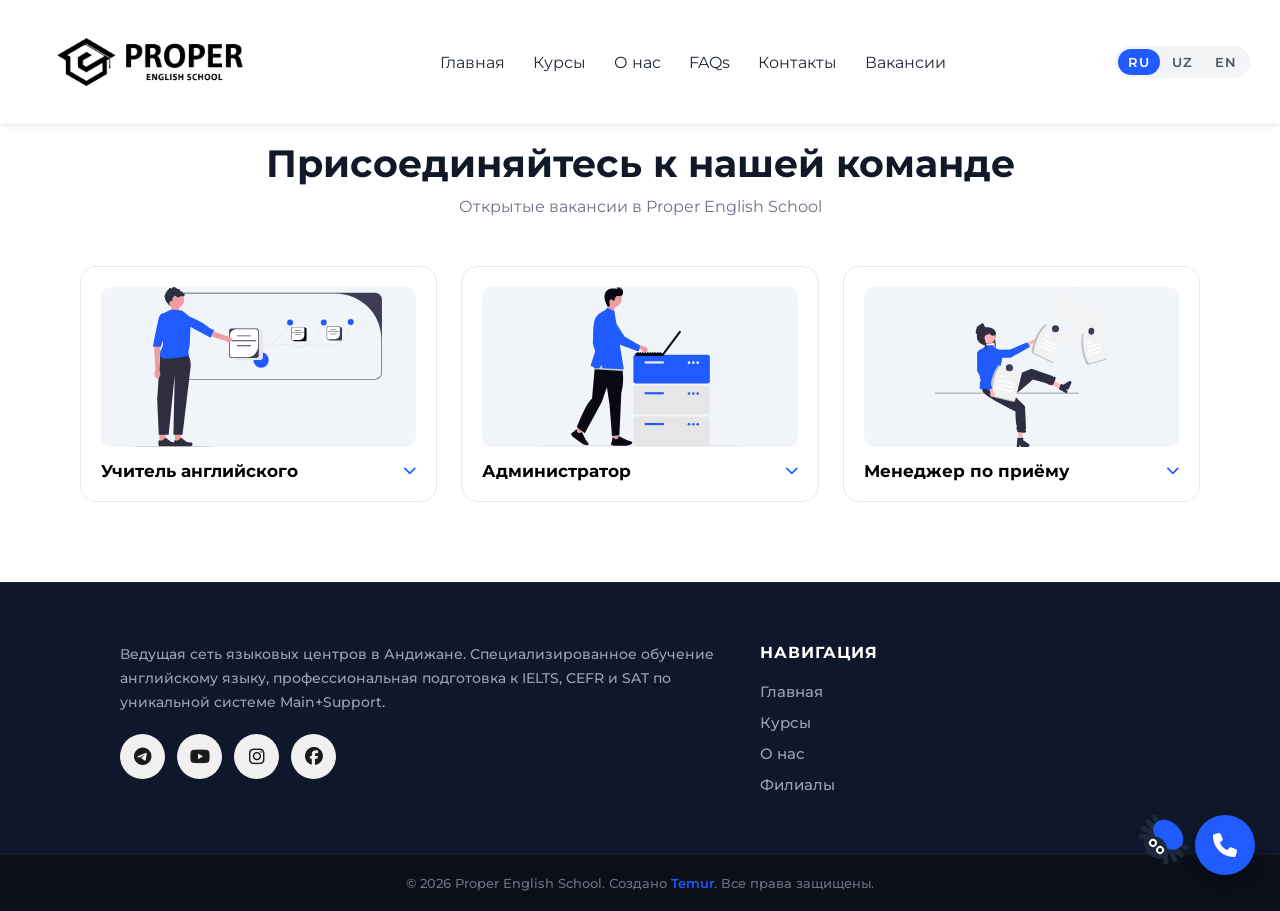
==== vacancies.html @ 0f298e2f "vakansiya" ====
<!DOCTYPE html>
<html lang="uz">
<head>
    <meta charset="UTF-8">
    <meta name="viewport" content="width=device-width, initial-scale=1.0">
    <title>Вакансии — Proper English School</title>
    <link rel="stylesheet" href="style.css">
    <link href="https://fonts.googleapis.com/css2?family=Montserrat:wght@400;500;600;700&display=swap" rel="stylesheet">
    <link rel="stylesheet" href="https://cdnjs.cloudflare.com/ajax/libs/font-awesome/6.5.0/css/all.min.css">
    <link rel="icon" href="favicon2.ico" type="image/x-icon">
</head>
<body>
    <header class="site-header">

       <a href="index.html" class="logo">
         <img src="logo.jpg" alt="Proper English School" class="logo-img" onerror="this.style.display='none'">
    </a>

    <div class="lang-toggle">
        <button class="lang-btn" data-lang="ru" onclick="setLang('ru', this)">RU</button>
        <button class="lang-btn" data-lang="uz" onclick="setLang('uz', this)">UZ</button>
        <button class="lang-btn active" data-lang="en" onclick="setLang('en', this)">EN</button>
    </div>

    <button class="hamburger" id="hamburger" aria-label="Menu">☰</button>

    <nav class="nav-menu" id="nav-menu">
        <a href="index.html#hero-section" data-en="Home" data-ru="Главная" data-uz="Bosh sahifa">Home</a>
        <a href="index.html#courses-tabs-section" data-en="Courses" data-ru="Курсы" data-uz="Kurslar">Courses</a>
        <a href="index.html#advantages-section" data-en="Why Us" data-ru="О нас" data-uz="Biz haqimizda">Why Us</a>
        <a href="index.html#faq-section" data-en="FAQs" data-ru="FAQs" data-uz="FAQs">FAQs</a>
        <a href="index.html#site-footer" data-en="Contacts" data-ru="Контакты" data-uz="Aloqa">Contacts</a>
        <a href="vacancies.html" class="nav-vacancy" data-en="Careers" data-ru="Вакансии" data-uz="Vakansiyalar">Вакансии</a>
        <a href="index.html#cta-section" class="nav-cta" data-en="Book a Free Lesson" data-ru="Записаться на урок" data-uz="Darsga yozilish">Book a Free Lesson</a>
    </nav>
</header>

<section id="vacancies-section">
    <h1 class="vacancies-title"
        data-en="Join Our Team"
        data-ru="Присоединяйтесь к нашей команде"
        data-uz="Jamoamizga qo'shiling">Присоединяйтесь к нашей команде</h1>
    <p class="vacancies-subtitle"
       data-en="Open positions at Proper English School"
       data-ru="Открытые вакансии в Proper English School"
       data-uz="Proper English School'dagi ochiq vakansiyalar">Открытые вакансии в Proper English School</p>

    <div class="vacancies-grid">

        <div class="vacancy-card">
                        <button class="vacancy-card-header" type="button">
                <div class="vacancy-card-media">
                    <img src="teacher.svg" alt="ESL Teacher" loading="lazy" onerror="this.style.display='none'">
                </div>
                <div class="vacancy-card-title-row">
                    <h3 data-en="ESL Teacher" data-ru="Учитель английского" data-uz="Ingliz tili o'qituvchisi">Учитель английского</h3>
                    <i class="fa-solid fa-chevron-down vacancy-arrow"></i>
                </div>
            </button>
            <div class="vacancy-card-body">
                <p data-en="Details about requirements, schedule and salary will be added here soon."
                   data-ru="Подробности о требованиях, графике и зарплате появятся здесь в ближайшее время."
                   data-uz="Talablar, ish jadvali va maosh haqida batafsil ma'lumot tez orada qo'shiladi.">Подробности о требованиях, графике и зарплате появятся здесь в ближайшее время.</p>
                <a href="https://t.me/Hr_proper" target="_blank" rel="noopener noreferrer" class="vacancy-apply-btn">
                    <i class="fa-brands fa-telegram"></i>
                    <span data-en="Message HR" data-ru="Написать HR" data-uz="HR ga yozish">Написать HR</span>
                </a>
            </div>
        </div>

        <div class="vacancy-card">
            <button class="vacancy-card-header" type="button">
                <div class="vacancy-card-media">
                    <img src="administrator.svg" alt="Administrator" loading="lazy" onerror="this.style.display='none'">
                </div>
                <div class="vacancy-card-title-row">
                <h3 data-en="Administrator" data-ru="Администратор" data-uz="Administrator">Администратор</h3>
                <i class="fa-solid fa-chevron-down vacancy-arrow"></i>
                </div>
            </button>
            <div class="vacancy-card-body">
                <p data-en="Details about requirements, schedule and salary will be added here soon."
                   data-ru="Подробности о требованиях, графике и зарплате появятся здесь в ближайшее время."
                   data-uz="Talablar, ish jadvali va maosh haqida batafsil ma'lumot tez orada qo'shiladi.">Подробности о требованиях, графике и зарплате появятся здесь в ближайшее время.</p>
                <a href="https://t.me/Hr_proper" target="_blank" rel="noopener noreferrer" class="vacancy-apply-btn">
                    <i class="fa-brands fa-telegram"></i>
                    <span data-en="Message HR" data-ru="Написать HR" data-uz="HR ga yozish">Написать HR</span>
                </a>
            </div>
        </div>

        <div class="vacancy-card">
            <button class="vacancy-card-header" type="button">
                <div class="vacancy-card-media">
                    <img src="manager.svg" alt="Admissions Manager" loading="lazy" onerror="this.style.display='none'">
                </div>
                <div class="vacancy-card-title-row">
                <h3 data-en="Admissions Manager" data-ru="Менеджер по приёму" data-uz="Qabul menejeri">Менеджер по приёму</h3>
                <i class="fa-solid fa-chevron-down vacancy-arrow"></i> </div>
            </button>
            <div class="vacancy-card-body">
                <p data-en="Details about requirements, schedule and salary will be added here soon."
                   data-ru="Подробности о требованиях, графике и зарплате появятся здесь в ближайшее время."
                   data-uz="Talablar, ish jadvali va maosh haqida batafsil ma'lumot tez orada qo'shiladi.">Подробности о требованиях, графике и зарплате появятся здесь в ближайшее время.</p>
                <a href="https://t.me/Hr_proper" target="_blank" rel="noopener noreferrer" class="vacancy-apply-btn">
                    <i class="fa-brands fa-telegram"></i>
                    <span data-en="Message HR" data-ru="Написать HR" data-uz="HR ga yozish">Написать HR</span>
                </a>
            </div>
        </div>

    </div>
</section>

<footer id="site-footer">
    <div class="footer-main">
        <div class="footer-col footer-brand">
            
            <p class="footer-desc"
               data-en="Leading network of language centers in Andijan. Specialized in intensive English, professional IELTS/CEFR and SAT preparation with a unique Main+Support teacher system."
               data-ru="Ведущая сеть языковых центров в Андижане. Специализированное обучение английскому языку, профессиональная подготовка к IELTS, CEFR и SAT по уникальной системе Main+Support."
               data-uz="Andijondagi yetakchi til markazlari tarmog'i. Intensiv ingliz tili, professional IELTS, CEFR va SAT imtihonlariga tayyorlov hamda o'zgacha Main+Support o'qituvchilar tizimi.">
               Ведущая сеть языковых центров в Андижане. Специализированное обучение английскому языку, профессиональная подготовка к IELTS, CEFR и SAT по уникальной системе Main+Support.
            </p>
            <div class="social-icons">
                <a href="https://t.me/ProperEnglishSchool" target="_blank" rel="noopener noreferrer" aria-label="Telegram"><i class="fa-brands fa-telegram"></i></a>
                <a href="https://youtube.com/@properenglishschool" target="_blank" rel="noopener noreferrer" aria-label="YouTube"><i class="fa-brands fa-youtube"></i></a>
                <a href="https://instagram.com/properenglishschool?igshid=YmMyMTA2M2Y%3D" target="_blank" rel="noopener noreferrer" aria-label="Instagram"><i class="fa-brands fa-instagram"></i></a>
                <a href="https://facebook.com/properenglishschool" target="_blank" rel="noopener noreferrer" aria-label="Facebook"><i class="fa-brands fa-facebook"></i></a>
            </div>
        </div>
        <div class="footer-col footer-nav">
            <h4 data-en="Navigation" data-ru="Навигация" data-uz="Navigatsiya">Navigation</h4>
            <ul>
                <li><a href="index.html#hero-section" data-en="Home" data-ru="Главная" data-uz="Bosh sahifa">Home</a></li>
                <li><a href="index.html#courses-tabs-section" data-en="Courses" data-ru="Курсы" data-uz="Kurslar">Courses</a></li>
                <li><a href="index.html#advantages-section" data-en="Why Us" data-ru="О нас" data-uz="Biz haqimizda">Why Us</a></li>
                <li><a href="index.html#branches-section" data-en="Branches" data-ru="Филиалы" data-uz="Filiallar">Branches</a></li>
            </ul>
        </div>
    </div>
    <div class="footer-bottom">
        <div class="footer-spider" aria-hidden="true">
    <div class="spider-leg leg-1"></div>
    <div class="spider-leg leg-2"></div>
    <div class="spider-leg leg-3"></div>
    <div class="spider-leg leg-4"></div>
    <div class="spider-leg leg-5"></div>
    <div class="spider-leg leg-6"></div>
    <div class="spider-leg leg-7"></div>
    <div class="spider-leg leg-8"></div>
    <div class="spider-body"></div>
    <div class="spider-head">
        <div class="spider-eye eye-left"></div>
        <div class="spider-eye eye-right"></div>
    </div>
</div>
        <p>© 2026 Proper English School. <span data-en="Created by" data-ru="Создано" data-uz="Yaratuvchi">Created by</span> <a href="https://t.me/KayumovTemur" target="_blank" rel="noopener noreferrer" class="footer-tim">Temur</a>. <span data-en="All rights reserved." data-ru="Все права защищены." data-uz="Barcha huquqlar himoyalangan.">All rights reserved.</span></p>
    </div>
</footer>

<script src="script.js"></script>
<a href="tel:+998552027070" class="floating-call-btn" aria-label="Call us"><i class="fa-solid fa-phone"></i></a>
</body>
</html>
---- style.css ----
*{
    margin: 0;
    padding: 0;
    box-sizing: border-box;
}
:root { 
    --header-h: 80px; 
}
::-webkit-scrollbar{
    width: 8px;
}
::-webkit-scrollbar-track{
    background-color: #f1f1f1;
}
::-webkit-scrollbar-thumb{
    background: #1F5BFF;
    border-radius: 6px;
}
::-webkit-scrollbar-thumb:hover {
    background: #003BE3; 
}
::selection{
    background-color: rgba(31, 91, 255, 0.08);
    color: #1F5BFF;
}
::-moz-selection{
      background-color: rgba(31, 91, 255, 0.08);
    color: #1F5BFF;
}
html{
    scroll-behavior: smooth;
    overflow-x: hidden;
    scroll-padding-top: calc(var(--header-h) + 10px);
}
body{
    font-family: 'Montserrat', sans-serif;
    display: flex;
    flex-direction: column;
    width: 100%;
    min-height: 100vh;
    background-color: white;
    overflow-x: hidden;
}
a{
    text-decoration: none;
}
.site-header{
    display: flex;
     position: fixed; top: 0; left: 0; right: 0;
     width: 100%;
     max-width: 100vw;
     overflow: hidden;
     z-index: 100;
     background-color: white;
   /* background-color:  rgba(255, 255, 255, 0.97);  */
   backdrop-filter: blur(10px);
   -webkit-backdrop-filter: blur(10px);
    align-items: center;
    gap: 10px;
    padding: 12px 30px;
    box-shadow: 0 4px 6px -1px rgba(0, 0, 0, 0.05), 0 2px 4px -1px rgba(0, 0, 0, 0.03);
}
.logo{
    width: max-content;
    font-family: 'montserrat', sans-serif;
    font-size: 25px;
    letter-spacing: 1px;
    font-weight: 700;
    display: flex;
    text-align: center;
    align-items: center;
    padding: 0px;
    gap: 5px;
    text-decoration: none;
    user-select: none;
}
.logo-img {
    height: 100px;
    width: auto;
    mix-blend-mode: multiply;
}
.logo-proper {
    color: #1F5BFF; 
}
.logo-school {
    color: #111827;
}
.nav-menu {
    display: flex;
    flex-direction: row; 
    align-items: center; 
    gap: 4px; 
    border: none; 
    order: 2;
    flex: 1;
    justify-content: center;
}
.nav-menu a{
    color: #1f2937;
    font-size: 16px;
    font-family:'Montserrat', sans-serif;
    padding: 8px 12px;
    white-space: nowrap;
    border-radius: 8px;
    transition: all 0.3s ease;
}
.nav-menu a:hover {
    color: #1F5BFF; 
    background-color: rgba(31, 91, 255, 0.05); 
}
.nav-menu a.nav-cta {
    display: none;
}

.hamburger {
    display: none;
    background: none;
    border: none;
    color: #1f2937;
    font-size: 30px;
    cursor: pointer;
    padding: 5px 10px;
    align-self: center;
}
#hero-section {
    display: grid;
    grid-template-columns: 1fr 1fr;
    background-color: white;
    padding: 40px;
    margin-top: 85px;
    margin-top: var(--header-h);
    gap: 45px;
    align-items: center;
}

.hero-info {
    display: flex;
    align-items: flex-start;
    justify-content: center;
    flex-direction: column;
    gap: 20px;
}
.hero-badge {
    display: inline-flex;
    align-items: center;
    background: rgba(31, 91, 255, 0.08);
    color: #1F5BFF;
    font-family: 'Montserrat', sans-serif;
    font-weight: 600;
    font-size: 14px;
    gap: 8px;
    padding: 6px 16px;
    border-radius: 999px;
    width: max-content;
}
.hero-info h1 {
    font-size: 44px;
    font-weight: 700;
    color: #111827;
    line-height: 1.2;
}
.hero-info p {
    font-size: 18px;
    color: #4b5563;
    line-height: 1.6;
    margin-bottom: 10px;
}


.hero-buttons-group {
    display: flex;
    gap: 15px;
    margin-top: 20px;
    flex-wrap: wrap;
}

.hero-btn {
    display: flex;
    align-items: center;
    justify-content: center;
    padding: 16px 32px;
    font-weight: 600;
    font-size: 16px;
    border-radius: 8px;
    transition: all 0.3s cubic-bezier(0.4, 0, 0.2, 1);
    text-decoration: none;
}


.btn-primary {
    background-color: #1F5BFF;
    color: white;
    box-shadow: 0 4px 14px rgba(31, 91, 255, 0.3);
    border: 2px solid transparent;
}
.btn-primary:hover {
    background-color: #003BE3;
    box-shadow: 0 6px 20px rgba(0, 59, 227, 0.4);
}


.btn-secondary {
    background-color: transparent;
    color: #1F5BFF;
    border: 2px solid #1F5BFF;
}
.btn-secondary:hover {
    background-color: rgba(31, 91, 255, 0.05);
    border-color: #003BE3;
    color: #003BE3;
}
.btn-secondary i {
    margin-left: 10px; 
    font-size: 16px;
}


.online-dot {
    display: inline-block;
    width: 8px;
    height: 8px;
    border-radius: 50%;
    background-color: #ffffff; 
    animation: pulse 2s infinite;
    margin-right: 10px;
    flex-shrink: 0;
}

@keyframes pulse {
    0% {
        box-shadow: 0 0 0 0 rgba(255, 255, 255, 0.7);
    }
    70% {
        box-shadow: 0 0 0 8px rgba(255, 255, 255, 0);
    }
    100% {
        box-shadow: 0 0 0 0 rgba(255, 255, 255, 0);
    }
}

.hero-image img {
    width: 100%;
    height: 480px;
    object-fit: cover;
    clip-path: polygon(10% 0%, 100% 0%, 100% 100%, 0% 100%);
    user-select: none;
    border-radius: 12px;
}
 
#stats-section {
    background-color: #f8fafc; 
    padding: 60px 40px;
}

.stats-grid {
    display: grid;
    grid-template-columns: repeat(3, 1fr);
    gap: 30px; 
    max-width: 1000px; 
    margin: 0 auto;
}

.stat-card {
    display: flex;
    flex-direction: column;
    align-items: center;
    justify-content: center;
    padding: 40px 30px;
    border-radius: 16px;
    background: #ffffff;
    box-shadow: 0 4px 20px rgba(31, 91, 255, 0.03); 
    transition: transform 0.4s cubic-bezier(0.4, 0, 0.2, 1), 
    box-shadow 0.4s cubic-bezier(0.4, 0, 0.2, 1);
    cursor: default;
    position: relative;
    overflow: hidden;
}


.stat-card:hover {
    transform: translateY(-10px);
    box-shadow: 0 20px 35px rgba(31, 91, 255, 0.12);
}


.stat-icon-wrapper {
    display: flex;
    align-items: center;
    justify-content: center;
    width: 70px;
    height: 70px;
    border-radius: 50%;
    background-color: rgba(31, 91, 255, 0.06);
    margin-bottom: 20px;
    transition: background-color 0.3s ease;
}

.stat-card:hover .stat-icon-wrapper {
    background-color: #1F5BFF;
}

.stat-icon {
    font-size: 30px;
    color: #1F5BFF; 
    transition: transform 0.4s ease, color 0.3s ease;
}

.stat-card:hover .stat-icon {
    transform: rotate(-10px) scale(1.1);
    color: #ffffff; 
}

.stat-number {
    font-family: 'Montserrat', sans-serif;
    font-size: 54px;
    font-weight: 800; 
    color: #111827; 
    line-height: 1;
    transition: transform 0.4s cubic-bezier(0.4, 0, 0.2, 1), color 0.3s ease;
}

.stat-card:hover .stat-number {
    color: #1F5BFF;
    transform: scale(1.08);
}

.stat-label {
    font-family: 'Montserrat', sans-serif;
    font-size: 14px;
    font-weight: 700;
    color: #6b7280;
    margin-top: 12px;
    letter-spacing: 1.5px;
    text-transform: uppercase;
    text-align: center;
}

#courses-tabs-section {
    padding: 60px 40px;
    background-color: #ffffff;
}


.section-title-wrapper {
    text-align: center;
    margin-bottom: 40px;
}
.section-title {
    font-family: 'Montserrat', sans-serif;
    font-size: 32px;
    font-weight: 700;
    color: #111827;
}
.title-underline {
    width: 60px;
    height: 4px;
    background-color: #1F5BFF;
    margin: 12px auto 0;
    border-radius: 2px;
}


input[type="radio"][name="course-tab"] {
    display: none;
}

.tabs-container {
    max-width: 1100px;
    margin: 0 auto;
}


.tabs-nav {
    display: grid;
    grid-template-columns: repeat(4, 1fr);
    gap: 15px;
    margin-bottom: 30px;
}

.tab-nav-item {
    display: flex;
    flex-direction: column;
    align-items: center;
    justify-content: center;
    padding: 20px;
    background: #ffffff;
    border: 2px solid #e5e7eb;
    border-radius: 12px;
    cursor: pointer;
    transition: all 0.3s cubic-bezier(0.4, 0, 0.2, 1);
}

.tab-nav-item .tab-icon {
    font-size: 28px;
    color: #6b7280;
    margin-bottom: 10px;
    transition: color 0.3s ease, transform 0.3s ease;
}

.tab-label-text {
    font-family: 'Montserrat', sans-serif;
    font-size: 16px;
    font-weight: 700;
    color: #374151;
    text-align: center;
}

.tab-subtext {
    font-family: 'Montserrat', sans-serif;
    font-size: 12px;
    font-weight: 500;
    color: #9ca3af;
    margin-top: 4px;
    text-transform: uppercase;
    letter-spacing: 0.5px;
}


.tab-nav-item:hover {
    border-color: #1F5BFF;
    transform: translateY(-2px);
}
.tab-nav-item:hover .tab-icon {
    color: #1F5BFF;
}


#tab-english:checked ~ .tabs-nav label[for="tab-english"],
#tab-ielts:checked ~ .tabs-nav label[for="tab-ielts"],
#tab-sat:checked ~ .tabs-nav label[for="tab-sat"],
#tab-russian:checked ~ .tabs-nav label[for="tab-russian"] {
    background: #ffffff;
    border-color: #1F5BFF;
    box-shadow: 0 10px 25px rgba(31, 91, 255, 0.1);
}

#tab-english:checked ~ .tabs-nav label[for="tab-english"] .tab-icon,
#tab-ielts:checked ~ .tabs-nav label[for="tab-ielts"] .tab-icon,
#tab-sat:checked ~ .tabs-nav label[for="tab-sat"] .tab-icon,
#tab-russian:checked ~ .tabs-nav label[for="tab-russian"] .tab-icon {
    color: #1F5BFF;
    transform: scale(1.1);
}


.tabs-content-wrapper {
    background: #f8fafc;
    border-radius: 16px;
    padding: 35px;
    min-height: 220px;
    position: relative;
}

.tab-content-item {
    display: none;
    animation: fadeIn 0.5s ease forwards;
}


#tab-english:checked ~ .tabs-content-wrapper .content-english,
#tab-ielts:checked ~ .tabs-content-wrapper .content-ielts,
#tab-sat:checked ~ .tabs-content-wrapper .content-sat,
#tab-russian:checked ~ .tabs-content-wrapper .content-russian {
    display: block;
}


.course-detail-card h3 {
    font-family: 'Montserrat', sans-serif;
    font-size: 24px;
    font-weight: 700;
    color: #111827;
    margin-bottom: 15px;
}

.course-detail-card p {
    font-family: 'Montserrat', sans-serif;
    font-size: 16px;
    color: #4b5563;
    line-height: 1.6;
    margin-bottom: 30px;
    max-width: 850px;
}

.course-footer {
    display: flex;
    align-items: center;
    justify-content: space-between;
    border-top: 1px solid #e2e8f0;
    padding-top: 20px;
    flex-wrap: wrap;
    gap: 15px;
}
.course-meta {
    display: flex;
    flex-wrap: wrap;
    gap: 12px;
    margin-bottom: 25px;
}

.course-meta-item {
    display: inline-flex;
    align-items: center;
    gap: 8px;
    background: #f1f5f9;
    color: #374151;
    font-family: 'Montserrat', sans-serif;
    font-size: 14px;
    font-weight: 600;
    padding: 8px 14px;
    border-radius: 8px;
}

.course-meta-item i {
    color: #1F5BFF;
    font-size: 15px;
}
.course-price {
    font-family: 'Montserrat', sans-serif;
    font-size: 28px;
    font-weight: 800;
    color: #1F5BFF;
}

.course-price small {
    font-size: 14px;
    font-weight: 600;
    color: #6b7280;
}

.course-order-btn {
    display: inline-flex;
    align-items: center;
    justify-content: center;
    padding: 14px 28px;
    background-color: #1F5BFF;
    color: #ffffff;
    font-family: 'Montserrat', sans-serif;
    font-weight: 600;
    font-size: 15px;
    text-decoration: none;
    border-radius: 8px;
    transition: background-color 0.3s ease, box-shadow 0.3s ease;
}

.course-order-btn:hover {
    background-color: #003BE3;
    box-shadow: 0 5px 15px rgba(0, 59, 227, 0.3);
}

@keyframes fadeIn {
    from { opacity: 0; transform: translateY(5px); }
    to { opacity: 1; transform: translateY(0); }
}

#advantages-section {
    display: grid;
    grid-template-rows: auto auto;
    grid-template-columns: 1fr;
    background-color: white;
    padding: 60px 40px;
}

.advantages-title {
    font-family: 'Montserrat', sans-serif;
    font-weight: 700;
    font-size: 35px;
    letter-spacing: 1px;
    margin-bottom: 20px;
    color: #111827;
    padding-bottom: 12px;
    position: relative; 
    display: inline-block;
}

.advantages-title::after {
    content: "";
    position: absolute;
    left: 0; 
    bottom: 0;
    height: 4px;
    background-color: #1F5BFF;
    width: 100px;
    border-radius: 2px;
}

.advantages-grid {
    display: grid;
    grid-template-columns: repeat(auto-fit, minmax(280px, 1fr));
    gap: 30px;
    padding: 20px 0;
}

.adv-card {
    display: flex;
    flex-direction: column;
    overflow: hidden;
    border-radius: 16px;
    border: 1px solid #e5e7eb;
    padding: 0px;
    box-shadow: 0 4px 6px -1px rgba(0, 0, 0, 0.02); 
    gap: 0px;
    min-width: 0;
    background-color: #ffffff;
    transition: all 0.3s cubic-bezier(0.4, 0, 0.2, 1); 
}

.adv-card:hover {
    transform: translateY(-5px);
    border-color: #1F5BFF;
    box-shadow: 0 10px 25px rgba(31, 91, 255, 0.12);
}

.adv-graphic-box {
    position: relative;
    width: 100%;
    height: 160px;
    background-color: #f3f4f6; 
    display: flex;
    align-items: center;
    justify-content: center;
    overflow: hidden;
}

.adv-shape {
    position: absolute;
    right: -15px;
    bottom: -15px;
    width: 120px;
    height: 120px;
    background: linear-gradient(135deg, #1F5BFF, #003BE3);
    opacity: 0.15; 
    transition: all 0.5s ease;
}

.shape-cube { border-radius: 20px; transform: rotate(15deg); }
.shape-sphere { border-radius: 50%; }
.shape-cone { border-radius: 50% 0 50% 50%; transform: rotate(-45deg); }

.adv-card:hover .adv-shape {
    opacity: 0.3;
    transform: scale(1.2) rotate(45deg);
    filter: drop-shadow(0 0 10px #1F5BFF);
}

.adv-main-icon {
    font-size: 45px;
    color: #1f2937;
    z-index: 2;
    transition: all 0.3s ease;
}

.adv-card:hover .adv-main-icon {
    color: #1F5BFF;
    transform: scale(1.1);
}

.adv-title {
    display: flex;
    align-items: center;
    justify-content: flex-start;
    font-family: 'Montserrat', sans-serif;
    font-weight: 700;
    font-size: 22px;
    padding: 20px 20px 10px;
    color: #1f2937;
}

.adv-desc {
    display: flex;
    align-items: center;
    justify-content: flex-start;
    font-family: 'Montserrat', sans-serif;
    font-weight: 500;
    font-size: 15px;
    color: #4b5563;
    line-height: 1.6;
    padding: 0 20px 25px; 
}
#app-section {
    display: grid;
    grid-template-columns: 1fr 1fr;
    align-items: center;
    gap: 50px;
    padding: 80px 40px;
    background: white;
}

.app-media {
    display: flex;
    justify-content: center;
}

.app-phone-img {
    max-width: 100%;
    width: 420px;
    height: auto;
    user-select: none;
}

.app-content h2.app-title {
    font-family: 'Montserrat', sans-serif;
    font-weight: 700;
    font-size: 36px;
    color: #111827;
    margin-bottom: 20px;
}

.app-desc {
    font-family: 'Montserrat', sans-serif;
    font-size: 16px;
    color: #4b5563;
    line-height: 1.7;
    margin-bottom: 30px;
    max-width: 480px;
}

.app-store-badges {
    display: flex;
    gap: 16px;
    flex-wrap: wrap;
}

.store-badge {
    display: flex;
    align-items: center;
    gap: 10px;
    background: #111827;
    color: #ffffff;
    padding: 10px 20px;
    border-radius: 10px;
    text-decoration: none;
    transition: all 0.3s ease;
}

.store-badge:hover {
    background: #000000;
    transform: translateY(-2px);
}

.store-badge i {
    font-size: 26px;
}

.store-badge span {
    display: flex;
    flex-direction: column;
    line-height: 1.2;
    font-family: 'Montserrat', sans-serif;
}

.store-badge small {
    font-size: 10px;
    font-weight: 400;
    color: rgba(255, 255, 255, 0.75);
}

.store-badge strong {
    font-size: 15px;
    font-weight: 600;
}
#reviews-section{
    display: grid;
    grid-template-rows: auto auto;
    grid-template-columns: 1fr;
    background-color: #f8fafc;
    padding: 60px 40px;
    overflow-x: hidden;
    width: 100%;
}
.reviews-title{
    font-family: 'Montserrat', sans-serif;
    font-weight: 700;
    font-size: 35px;
    letter-spacing: 1px;
    position: relative;
    display: inline-block;
    padding-bottom: 12px;
    margin-bottom: 10px;
    color: #111827;
}
.reviews-title::after{
    content: "";
    position: absolute;
    height: 4px;
    left: 0;
    bottom: 0;
    width: 100px;
    background-color: #1F5BFF;
    border-radius: 2px;
}
.reviews-grid {
    display: grid;
    grid-template-columns: repeat(3, 1fr);
    gap: 25px;
    margin-top: 30px;
    width: 100%;
    min-width: 0;
}

.review-card {
    display: flex;
    flex-direction: column;
    padding: 30px;
    background-color: white;
    border: 1px solid #e5e7eb;
    border-radius: 12px;
    box-shadow: 0 4px 15px rgba(31, 91, 255, 0.02);
    transition: all 0.3s cubic-bezier(0.4, 0, 0.2, 1);
    gap: 15px;
    min-width: 0;
    overflow: hidden;
    min-height: 250px;
}

.review-card:hover {
    transform: translateY(-6px);
    border-color: #1F5BFF; 
    box-shadow: 0 12px 25px rgba(31, 91, 255, 0.08); 
}
.review-card::before {
    content: '❝';
    font-size: 40px;
    color: #1F5BFF;
    opacity: 0.15;
    line-height: 1;
    margin-bottom: -10px;
}
.review-stars {
    font-size: 16px;
    color: #f59e0b;
    display: flex;
    gap: 3px;
}

.review-text {
    font-family: 'Montserrat', sans-serif;
    font-size: 15px;
    color: #4b5563;
    line-height: 1.6;
    flex: 1;
    overflow-wrap: break-word;
    word-break: break-word;
}

.review-author {
    display: flex;
    align-items: center;
    justify-content: space-between;
    padding-top: 15px;
    gap: 8px;
    flex-wrap: wrap;
    border-top: 1px solid #f0f0f0;
    margin-top: auto;
}

.review-name {
    font-family: 'Montserrat', sans-serif;
    font-weight: 600;
    font-size: 15px;
    color: #1a1a1a;
}

.review-lang {
    font-size: 13px;
    font-family: 'Montserrat', sans-serif;
    color: #1F5BFF;
    font-weight: 600;
    background-color: rgba(31, 91, 255, 0.06);
    padding: 4px 10px;
    border-radius: 6px;
}

 #site-footer {
    background-color: #0f172a; 
    color: #9ca3af;
    padding: 0;
    border-top: 1px solid rgba(255, 255, 255, 0.05);
}

.footer-main {
    display: grid;
    grid-template-columns: 1.5fr 1fr;
    gap: 40px;
    padding: 60px 80px;
    max-width: 1200px;
    margin: 0 auto;
}

.footer-col h4 {
    font-family: 'Montserrat', sans-serif;
    font-size: 16px;
    font-weight: 700;
    color: white;
    margin-bottom: 20px;
    letter-spacing: 1px;
    text-transform: uppercase;
}

.footer-logo {
    display: flex;
    align-items: center;
    gap: 5px;
    margin-bottom: 15px;
    text-decoration: none;
    font-family: 'Montserrat', sans-serif;
    font-size: 26px;
    font-weight: 700;
    letter-spacing: 1px;
}

.footer-logo .logo-proper {
    color: #1F5BFF;
}

.footer-logo .logo-english,
.footer-logo .logo-school {
    color: #ffffff;
}

.footer-desc {
    font-family: 'Montserrat', sans-serif;
    font-weight: 500;
    font-size: 14px;
    line-height: 1.7;
    color: #9ca3af;
    margin-bottom: 20px;
}

.social-icons {
    display: flex;
    gap: 12px;
}

.social-icons a {
    color: #9ca3af;
    background: rgba(255, 255, 255, 0.03);
    border: 1px solid rgba(255, 255, 255, 0.05);
    width: 38px;
    height: 38px;
    border-radius: 50%;
    display: flex;
    align-items: center;
    justify-content: center;
    transition: all 0.3s cubic-bezier(0.4, 0, 0.2, 1);
    text-decoration: none;
}

.social-icons a:hover {
    background-color: #1F5BFF;
    color: #ffffff;
    border-color: #1F5BFF;
    transform: translateY(-3px);
    box-shadow: 0 5px 15px rgba(31, 91, 255, 0.3);
}

.footer-nav ul {
    list-style: none;
    display: flex;
    flex-direction: column;
    gap: 12px;
}

.footer-nav ul li a {
    font-family: 'Montserrat', sans-serif;
    font-weight: 500;
    font-size: 15px;
    color: #9ca3af;
    transition: all 0.3s ease;
    display: inline-block;
    text-decoration: none;
}

.footer-nav ul li a:hover {
    color: #1F5BFF; 
    transform: translateX(4px);
    padding-left: 0; 
}

.footer-bottom {
    background: #0b0f19; 
    border-top: 1px solid rgba(255, 255, 255, 0.05);
    text-align: center;
    padding: 20px;
    font-family: 'Montserrat', sans-serif;
    font-weight: 500;
    font-size: 13px;
    color: #6b7280;
    position: relative;
}

.footer-spider {
    position: absolute;
    right: 80px; top: -40px;
    transform: rotate(45deg);
    width: 70px;
    height: 46px;
    z-index: 40;
    pointer-events: auto;
    cursor: not-allowed;
    transition: transform 0.3s ease;
}
.spider-eye {
    animation: blink 4s infinite;
    transform-origin: center;
}
@keyframes blink {
    0%, 92%, 100% { transform: scaleY(1); }
    96%           { transform: scaleY(0.1); }
}
.spider-body {
    position: absolute;
    left: 18px;
    bottom: 16px;
    width: 34px;
    height: 24px;
    background: #1F5BFF;
    transition: 1.5s linear;
    border-radius: 50% 50% 45% 45%;
}

.spider-head {
    position: absolute;
    left: 22px;
    bottom: 0;
    width: 26px;
    height: 20px;
    background: #1e293b;
    border-radius: 50%;
}

.spider-eye {
    position: absolute;
    bottom: 7px;
    width: 8px;
    height: 8px;
    background: #ffffff;
    border-radius: 50%;
}

.spider-eye::after {
    content: "";
    position: absolute;
    top: 2px;
    left: 2px;
    width: 4px;
    height: 4px;
    background: #0b0f19;
    border-radius: 50%;
}

.eye-left {
    left: 4px;
}

.eye-right {
    left: 14px;
}

.spider-leg {
    position: absolute;
    left: 35px;
    bottom: 20px;
    width: 26px;
    height: 5px;
    background: #1e293b;
    border-radius: 3px;
    transform-origin: 0 50%;
}
.footer-spider:hover .spider-eye {
    transform: scaleY(0.6);          
}
.footer-spider:hover {
    animation: shake 0.3s infinite;  
}
.footer-spider:hover .spider-body{
    background-color: #e60000;
}
@keyframes shake {
    0%, 100% { translate: 0 0; }
    25%      { translate: -2px 1px; }
    75%      { translate: 2px -1px; }
}
.leg-1 { transform: rotate(140deg); }
.leg-2 { transform: rotate(160deg); }
.leg-3 { transform: rotate(180deg); }
.leg-4 { transform: rotate(200deg); }
.leg-5 { transform: rotate(-22deg); }
.leg-6 { transform: rotate(0deg); }
.leg-7 { transform: rotate(20deg); }
.leg-8 { transform: rotate(42deg); }

.spider-eye::after { transition: transform 0.1s linear; transform: translate(var(--ex, 0), var(--ey, 0)); }

.footer-tim {
    color: #1F5BFF;
    font-weight: 600;
    text-decoration: none;
    transition: color 0.3s ease;
}

.footer-tim:hover {
    color: #003BE3; 
    text-decoration: underline;
}

#languages-section {
    padding: 60px 40px;
    background-color: white;
    overflow-x: hidden;
    width: 100%;
}

#languages-section h2 {
    font-family: 'Montserrat', sans-serif;
    font-size: 36px;
    font-weight: 700;
    letter-spacing: 1px;
    margin-bottom: 40px;
    color: #111827;
    position: relative;
    display: inline-block;
    padding-bottom: 10px;
}
#languages-section h2::after {
    content: '';
    position: absolute;
    bottom: 0;
    left: 0;
    width: 120px;
    height: 4px;
    background-color: #10b981;
    border-radius: 2px;
}
.lang-grid {
    display: grid;
    grid-template-columns: repeat(auto-fit, minmax(220px, 1fr));
    gap: 25px;
    width: 100%;
}

.lang-card {
    display: flex;
    flex-direction: column;
    align-items: center;
    justify-content: center;
    text-align: center;
    padding: 35px 25px;
    border-radius: 16px;
    border: 1px solid #e5e7eb;
    background: white;
    box-shadow: 0 4px 15px rgba(0,0,0,0.06);
    transition: all 0.3s cubic-bezier(0.4, 0, 0.2, 1);
    cursor: default;
    gap: 12px;
    min-width: 0;
    overflow-wrap: break-word;
    word-break: break-word;
}

.lang-card:hover {
    transform: translateY(-8px);
    border-color: #10b981;
    box-shadow: 0 8px 25px rgba(16,185,129,0.2);
}

.lang-card span {
    font-size: 50px;
    display: inline-block;
    transition: 0.3s ease;
}
.lang-icon {
    font-size: 46px;
    color: #10b981; 
    transition: transform 0.3s ease;
    margin-bottom: 5px;
}
.lang-card:hover .lang-icon {
    transform: scale(1.15) rotate(3deg);
}
.lang-card:hover span {
    transform: scale(1.2);
}

.lang-card h3 {
    font-family: 'Montserrat', sans-serif;
    font-size: 20px;
    font-weight: 700;
    color: #1f2937;
    overflow-wrap: break-word;
    word-break: break-word;
    width: 100%;
}

.lang-card p {
    font-family: sans-serif;
    font-size: 14px;
    color: #6b7280;
    font-weight: 600;
    letter-spacing: 1px;
    text-transform: uppercase;
    background-color: #f3f4f6;
    padding: 8px 12px;
    border-radius: 8px;
}
.lang-card:hover p {
    background-color: rgba(16, 185, 129, 0.1);
    color: #059669;
    transition: 0.3s;
}
.branches-section {
    background-color: #f8fafc;
    padding: 60px 40px;
}

.branches-section h2 {
    font-family: 'Montserrat', sans-serif;
    font-size: 35px;
    font-weight: 700;
    letter-spacing: 1px;
    margin-bottom: 30px;
    color: #111827; 
    position: relative; 
    display: inline-block;
    padding-bottom: 12px;
}

.branches-section h2::after {
    content: "";
    position: absolute;
    left: 0;
    bottom: 0;
    height: 4px;
    background-color: #1F5BFF;
    width: 100px;
    border-radius: 2px;
}

.branch-single-card {
    display: grid;
    grid-template-columns: 1.2fr 0.8fr;
    background-color: white;
    border: 1px solid #e5e7eb; 
    border-radius: 20px; 
    box-shadow: 0 4px 15px rgba(0, 0, 0, 0.02);
    overflow: hidden; 
    transition: all 0.3s cubic-bezier(0.4, 0, 0.2, 1);
}

.branch-single-card:hover {
    transform: translateY(-3px);
    border-color: #1F5BFF;
    box-shadow: 0 15px 30px rgba(31, 91, 255, 0.06);
}

.branch-info-content {
    padding: 45px;
    display: flex;
    flex-direction: column;
    gap: 20px; 
}

.branches-nav {
    display: flex;
    gap: 10px;
    flex-wrap: wrap;
    margin-bottom: 10px;
    border-bottom: 1px solid #e5e7eb;
    padding-bottom: 15px;
}

.branch-nav-btn {
    background: #f1f5f9;
    border: 1px solid #e2e8f0;
    padding: 10px 16px;
    border-radius: 6px;
    font-family: 'Montserrat', sans-serif;
    font-weight: 600;
    font-size: 13px;
    color: #4b5563;
    cursor: pointer;
    transition: all 0.2s ease;
}

.branch-nav-btn:hover {
    background: #e2e8f0;
    color: #111827;
}

.branch-nav-btn.active {
    background: #1F5BFF;
    border-color: #1F5BFF;
    color: white;
}

.branch-content {
    display: none;
    flex-direction: column;
    gap: 15px;
    animation: fadeInBranch 0.4s ease forwards;
}

.branch-content.active {
    display: flex;
}

.branch-info-content h3 {
    font-family: 'Montserrat', sans-serif;
    font-size: 24px;
    font-weight: 700;
    color: #1f2937;
}

.branch-address, .branch-hours {
    font-family: 'Montserrat', sans-serif;
    font-weight: 500;
    font-size: 16px;
    color: #4b5563;
    display: flex;
    align-items: center;
    gap: 12px;
}

.branch-address i, .branch-hours i {
    color: #1F5BFF;
    font-size: 18px;
    width: 20px; 
}

.branch-map-btn {
    width: max-content;
    background: #111827;
    color: white;
    padding: 14px 28px;
    border-radius: 8px;
    font-family: 'Montserrat', sans-serif;
    font-weight: 600;
    font-size: 15px;
    text-decoration: none;
    text-align: center;
    margin-top: 10px;
    transition: all 0.3s ease;
}

.branch-map-btn:hover {
    background-color: #003BE3;
    transform: translateY(-2px);
    box-shadow: 0 8px 20px rgba(31, 91, 255, 0.2);
}

.branch-photo {
    position: relative;
    min-height: 400px;
    background: #e5e7eb;
    overflow: hidden;
}

.branch-photo img {
    position: absolute;
    inset: 0;
    width: 100%;
    height: 100%;
    object-fit: cover;
    z-index: 1;
}

.branch-photo-placeholder {
    position: absolute;
    inset: 0;
    display: flex;
    align-items: center;
    justify-content: center;
    background: linear-gradient(135deg, #eef2ff, #dbe5ff);
    color: #1F5BFF;
    font-size: 48px;
    opacity: 0.6;
}

@keyframes fadeInBranch {
    from { opacity: 0; transform: translateX(-5px); }
    to { opacity: 1; transform: translateX(0); }
}
.lang-toggle {
    display: flex;
    align-items: center;
    gap: 2px;
    background: #f3f4f6; 
    border-radius: 50px;
    padding: 3px;
    order: 3;
}

.lang-btn {
    background: none;
    border: none;
    color: #4b5563;
    font-family: 'Montserrat', sans-serif;
    font-size: 13px;
    font-weight: 600;
    padding: 5px 10px;
    border-radius: 50px;
    cursor: pointer;
    transition: all 0.3s ease;
    letter-spacing: 1px;
}

.lang-btn.active {
    background-color: #1F5BFF;
    color: white;
}

.lang-btn:hover:not(.active) {
    color: #1F5BFF;
    background: rgba(255, 255, 255, 0.7);
}

.floating-call-btn {
    position: fixed;
    bottom: 25px;
    right: 25px;
    width: 60px;
    height: 60px;
    background: #1F5BFF;
    border-radius: 50%;
    display: flex;
    align-items: center;
    justify-content: center;
    color: white;
    font-size: 24px;
    box-shadow: 0 4px 15px rgba(0,0,0,0.3);
    z-index: 999;
}
.floating-call-btn:hover {
    background: #003BE3;
} 
.social-icons {
    display: flex;
    gap: 12px;
    margin-top: 15px;
}

.social-icons a {
    width: 45px;
    height: 45px;
    border-radius: 50%;
    background: #f0f0f0;
    display: flex;
    align-items: center;
    justify-content: center;
    color: #1a1a1a;
    font-size: 18px;
    transition: 0.3s ease;
}

.social-icons a:hover {
    background: #1F5BFF;
    color: white;
    transform: translateY(-3px);
}
#cta-section {
    background: linear-gradient(135deg, #0f172a 0%, #1e293b 100%);
    padding: 80px 40px; 
    text-align: left; 
}

.cta-content {
    max-width: 1000px; 
    margin: 0 auto;
    display: flex;
    flex-wrap: wrap; 
    align-items: center;
    justify-content: space-between; 
    gap: 40px;
}

.cta-title {
    font-family: 'Montserrat', sans-serif;
    font-size: 36px; 
    font-weight: 700;
    color: white;
    margin-bottom: 25px;
    width: 100%; 
}

.cta-form {
    display: flex;
    gap: 16px; 
    justify-content: flex-start;
    flex-wrap: wrap;
    flex: 1; 
    min-width: 280px;
}

.cta-form input {
    padding: 14px 20px;
    border: 3px solid rgba(255, 255, 255, 0.1); 
    border-radius: 8px;
    font-family: 'Montserrat', sans-serif;
    font-size: 15px;
    width: 230px; 
    background: rgba(255, 255, 255, 0.98);
    color: #111827;
    transition: all 0.3s ease;
}

.cta-form input:focus {
    background: #ffffff;
    outline: none;
    border: 2px solid #003BE3;
}

.cta-form input.error {
    border: 2px solid #ef4444;
    outline: none;
}
.cta-consent {
    display: flex;
    align-items: flex-start;
    gap: 10px;
    flex-basis: 100%;
    font-family: 'Montserrat', sans-serif;
    font-size: 13px;
    color: rgba(255, 255, 255, 0.75);
    line-height: 1.4;
    cursor: pointer;
}

.cta-consent input[type="checkbox"] {
    width: 18px;
    height: 18px;
    flex-shrink: 0;
    margin-top: 2px;
    accent-color: #1F5BFF;
    cursor: pointer;
}

.cta-consent-link {
    color: #5B8DFF;
    text-decoration: underline;
    white-space: nowrap;
}

.cta-consent-link:hover {
    color: #ffffff;
}

.cta-consent.error span,
.cta-consent.error .cta-consent-link {
    color: #ef4444;
}
.cta-btn {
    padding: 14px 32px;
    background: #1F5BFF; 
    color: white;
    border: none;
    border-radius: 8px;
    font-family: 'Montserrat', sans-serif;
    font-size: 15px;
    font-weight: 600;
    cursor: pointer;
    box-shadow: 0 4px 12px rgba(31, 91, 255, 0.2);
    transition: all 0.3s cubic-bezier(0.4, 0, 0.2, 1); 
}

.cta-btn:hover {
    background: #003BE3; 
    transform: translateY(-2px); 
    box-shadow: 0 8px 20px rgba(31, 91, 255, 0.35); 
}

.cta-success {
    color: #1F5BFF; 
    font-family: 'Montserrat', sans-serif;
    font-size: 16px;
    margin-top: 20px;
    font-weight: 600;
    width: 100%;
}

.custom-select {
    position: relative;
    width: 230px;
    font-family: 'Montserrat', sans-serif;
    font-size: 15px;
    user-select: none;
}

.select-selected {
    padding: 14px 20px;
    background: rgba(255, 255, 255, 0.98);
    border-radius: 8px;
    cursor: pointer;
    color: #111827;
    display: flex;
    align-items: center;
    justify-content: space-between;
    transition: all 0.3s ease;
    border: 2px solid transparent;
}

.select-selected.error {
    border-color: #ef4444;
    box-shadow: 0 0 0 4px rgba(239, 68, 68, 0.35);
}

.select-selected::after {
    content: '▾';
    font-size: 16px;
    color: #1F5BFF; 
    margin-left: 10px;
    transition: transform 0.3s ease;
}

.custom-select.open .select-selected {
    border-radius: 8px 8px 0 0;
    border-bottom: 2px solid #1F5BFF;
}

.custom-select.open .select-selected::after {
    transform: rotate(180deg);
}

.select-dropdown {
    display: none;
    position: absolute;
    top: 100%;
    left: 0;
    right: 0;
    background: white;
    border-radius: 0 0 8px 8px;
    box-shadow: 0 10px 25px rgba(0, 0, 0, 0.3);
    z-index: 100;
    overflow: hidden;
    border: 1px solid #e5e7eb;
    border-top: none;
}

.custom-select.open .select-dropdown {
    display: block;
}

.select-option {
    padding: 12px 20px;
    cursor: pointer;
    color: #374151;
    transition: all 0.2s ease;
    border-left: 3px solid transparent;
}

.select-option:hover {
    background: #f0f5ff; 
    border-left: 3px solid #1F5BFF;
    color: #003BE3;
}

.select-option.selected {
    background: #1F5BFF; 
    color: white;
    border-left: 3px solid #003BE3;
}

.qa-graphic-container {
    position: relative;
    width: 220px;
    height: 140px;
    display: flex;
    align-items: center;
    justify-content: center;
    margin-right: 20px; 
}

.qa-badge {
    position: absolute;
    width: 90px;
    height: 90px;
    display: flex;
    align-items: center;
    justify-content: center;
    font-family: 'Montserrat', sans-serif;
    font-size: 36px;
    font-weight: 700;
    color: #ffffff;
    user-select: none;
    border-radius: 24px 24px 4px 24px; 
    box-shadow: 0 20px 40px rgba(0, 0, 0, 0.25);
    --hover-x: 0px;
    --hover-y: 0px;
    --hover-rotate: 0deg;
    --hover-scale: 1;
    animation: floatAnimation 4s ease-in-out infinite;
    transition: background-color 0.3s, box-shadow 0.3s;
}

.badge-q {
    background-color: #1e293b;
    border: 1px solid rgba(255, 255, 255, 0.08);
    top: -15px;
    left: 15px;
    z-index: 1;
    --base-rotate: -12deg; 
}

.badge-a {
    background: linear-gradient(135deg, #1F5BFF, #003BE3);
    bottom: -15px;
    right: 15px;
    z-index: 2;
    box-shadow: 0 12px 35px rgba(31, 91, 255, 0.2);
    --base-rotate: 14deg;
    animation-delay: 0.7s; 
    border-radius: 24px 24px 24px 4px; 
}

@keyframes floatAnimation {
    0% {
        transform: translate(var(--hover-x), calc(var(--hover-y) + 0px)) rotate(calc(var(--base-rotate) + var(--hover-rotate))) scale(var(--hover-scale));
    }
    50% {
        transform: translate(var(--hover-x), calc(var(--hover-y) - 10px)) rotate(calc(var(--base-rotate) + var(--hover-rotate))) scale(var(--hover-scale));
    }
    100% {
        transform: translate(var(--hover-x), calc(var(--hover-y) + 0px)) rotate(calc(var(--base-rotate) + var(--hover-rotate))) scale(var(--hover-scale));
    }
}

#faq-section {
    padding: 60px 40px;
    background: #f8fafc;
}
.faq-title {
    font-family: 'Montserrat', sans-serif;
    font-weight: 700;
    font-size: 35px;
    letter-spacing: 1px;
    color: #111827;
    position: relative;
    display: inline-block;
    padding-bottom: 12px;
    margin-bottom: 40px;
}
.faq-title::after {
    content: "";
    position: absolute;
    left: 0;
    bottom: 0;
    height: 4px;
    background-color: #1F5BFF;
    width: 100px;
    border-radius: 2px;
}
.faq-list {
    display: flex;
    flex-direction: column;
    gap: 12px;
}
.faq-item {
    background: #ffffff;
    border-radius: 14px;
    overflow: hidden;
    border: 1px solid #e5e7eb;
    box-shadow: 0 4px 6px -1px rgba(0, 0, 0, 0.01);
    transition: all 0.3s cubic-bezier(0.4, 0, 0.2, 1);
}
.faq-item:hover {
    box-shadow: 0 10px 20px rgba(31, 91, 255, 0.04);
    transform: translateY(-2px);
    border-color: #1F5BFF;
}
.faq-item.open {
    box-shadow: 0 12px 25px rgba(31, 91, 255, 0.08);
    border-left: 4px solid #1F5BFF;
    border-color: #e5e7eb;
}
.faq-question {
    width: 100%;
    background: none;
    border: none;
    padding: 20px 24px;
    display: flex;
    justify-content: space-between;
    align-items: center;
    gap: 16px;
    cursor: pointer;
    font-family: 'Montserrat', sans-serif;
    font-size: 1rem;
    font-weight: 600;
    color: #1f2937;
    text-align: left;
    transition: color 0.3s ease;
}
.faq-question:hover {
    color: #1F5BFF;
}
.faq-icon {
    font-size: 1.6rem;
    font-weight: 400;
    color: #1F5BFF;
    min-width: 28px;
    text-align: center;
    line-height: 1;
    display: inline-block;
    transition: transform 0.35s ease;
    flex-shrink: 0;
}
.faq-item.open .faq-icon {
    transform: rotate(45deg);
    color: #003BE3;
}
.faq-answer {
    max-height: 0;
    overflow: hidden;
    transition: max-height 0.35s cubic-bezier(0.4, 0, 0.2, 1);
    padding: 0 24px;
}
.faq-item.open .faq-answer {
    padding: 0 24px 20px;
    max-height: 500px;
}
.faq-answer p {
    font-family: 'Montserrat', sans-serif;
    color: #4b5563;
    font-size: 0.95rem;
    line-height: 1.7;
    margin: 0;
    border-top: 1px solid #f3f4f6;
    padding-top: 16px;
}
.footer-logo-img {
    height: 70px;
    filter: invert(1);
    mix-blend-mode: multiply;
}
#vacancies-section {
    max-width: 1200px;
    margin: 0 auto;
    padding: 140px 40px 80px;
}

.vacancies-title {
    font-family: 'Montserrat', sans-serif;
    font-weight: 700;
    font-size: 38px;
    color: #111827;
    text-align: center;
    margin-bottom: 10px;
}

.vacancies-subtitle {
    font-family: 'Montserrat', sans-serif;
    font-size: 16px;
    color: #6b7280;
    text-align: center;
    margin-bottom: 50px;
}

.vacancies-grid {
    display: grid;
    grid-template-columns: repeat(3, 1fr);
    gap: 24px;
}

.vacancy-card {
    border: 1px solid #e2e8f0;
    border-radius: 16px;
    overflow: hidden;
    background: #ffffff;
    transition: all 0.7s ease;
}
.vacancy-card:hover{
    background-color: #1F5BFF;
}
.vacancy-card:hover .vacancy-arrow{
    color: #111827;
    transition: all 0.3s ease;
}
.vacancy-card-header {
    width: 100%;
    display: flex;
    flex-direction: column;
    align-items: stretch;
    gap: 14px;
    background: none;
    border: none;
    cursor: pointer;
    padding: 20px;
    text-align: left;
    font-family: 'Montserrat', sans-serif;
}

.vacancy-card-media {
    width: 100%;
    height: 160px;
    background: #f1f5f9;
    border-radius: 10px;
    display: flex;
    align-items: center;
    justify-content: center;
    overflow: hidden;
}
.vacancy-card-media img {
    width: auto;
    height: 100%;
    object-fit: cover;
}

.vacancy-card-title-row {
    display: flex;
    align-items: center;
    gap: 14px;
}

.vacancy-card-header h3 {
    flex: 1;
    font-size: 17px;
    font-weight: 700;
    color: black;
    margin: 0;
}

.vacancy-arrow {
    color: #1F5BFF;
    transition: transform 0.3s ease;
}

.vacancy-card.open .vacancy-arrow {
    transform: rotate(180deg);
}

.vacancy-card-body {
    max-height: 0;
    overflow: hidden;
    transition: max-height 0.3s ease;
    padding: 0 20px;
}

.vacancy-card.open .vacancy-card-body {
    max-height: 400px;
    padding: 0 20px 20px;
}

.vacancy-card-body p {
    font-family: 'Montserrat', sans-serif;
    font-size: 14px;
    color: #4b5563;
    line-height: 1.6;
    margin-bottom: 16px;
}

.vacancy-apply-btn {
    display: inline-flex;
    align-items: center;
    gap: 8px;
    background: #111827;
    color: #ffffff;
    font-family: 'Montserrat', sans-serif;
    font-weight: 600;
    font-size: 14px;
    padding: 10px 18px;
    border-radius: 8px;
    text-decoration: none;
    transition: all 0.3s ease;
}

.vacancy-apply-btn:hover {
    background: #111827a8;
    transform: scale(1.05);
}

@media (max-width: 768px) {
    #vacancies-section {
        padding: 110px 20px 50px;
    }
    .vacancies-grid {
        grid-template-columns: 1fr;
    }
    .vacancies-title {
        font-size: 28px;
    }
}
 /* @media (max-width: 1024px) {
    .courses-grid {
        grid-template-columns: 1fr 1fr;
    }
    .lang-grid {
        grid-template-columns: repeat(2, 1fr);
    }
    #hero-section {
        margin-top: 80px;
        padding: 30px;
    }
    .site-header {
        padding: 12px 20px !important;
        gap: 15px !important;
    }

    .logo {
        font-size: 20px !important;
        letter-spacing: 0.5px !important;
    }

    .nav-menu {
        display: flex !important;
        flex-direction: row !important;
        gap: 10px !important;
        margin-left: auto !important;
        margin-right: 15px !important;
    }

    .nav-menu a {
        font-size: 14px !important;
        padding: 6px 10px !important;
        white-space: nowrap !important;
    }

    .lang-toggle {
        display: flex !important;
        gap: 2px !important;
        flex-shrink: 0 !important;
    }
    .tabs-nav {
    grid-template-columns: repeat(2, 1fr);
}
}
@media (max-width:768px) {
     html {
        scroll-behavior: smooth;
        overflow-x: hidden;
        scroll-padding-top: 120px;
    }
     .site-header {
    display: flex !important;
    flex-wrap: wrap !important;
    position: fixed !important;
    top: 0 !important;
    left: 0 !important;
    right: 0 !important;
    width: 100% !important;
    max-width: 100vw !important;
    z-index: 100 !important;
    background-color: rgba(255, 255, 255, 0.98) !important;
    backdrop-filter: blur(10px) !important;
    -webkit-backdrop-filter: blur(10px) !important;
    padding: 12px 15px !important;
    box-shadow: 0 4px 6px -1px rgba(0, 0, 0, 0.05) !important;
    align-items: center !important;
    justify-content: space-between !important;
    box-sizing: border-box !important;
}

.nav-menu {
    display: none !important;
    flex-direction: column !important;
    width: 100% !important;
    max-width: 100% !important;
    flex-basis: 100% !important;
    gap: 8px !important;
    padding: 0 !important;
    align-items: center !important;
    justify-content: center !important;
    background-color: transparent !important;
    position: static !important; 
    top: auto !important;
    right: auto !important;
    left: auto !important;
    bottom: auto !important;
    transform: none !important;
    box-sizing: border-box !important;
}

.nav-menu.open {
    display: flex !important;
    padding: 20px 0 10px 0 !important; 
}

.nav-menu a {
    font-size: 16px !important;
    padding: 12px 20px !important;
    width: 100% !important;
    text-align: center !important; 
    border-radius: 8px !important;
    color: #1f2937 !important;
    text-decoration: none !important;
    font-family: 'Montserrat', sans-serif !important;
    font-weight: 600 !important;
    box-sizing: border-box !important;
    transition: all 0.2s ease !important;
    display: block !important;
}

.nav-menu a:hover {
    background-color: rgba(31, 91, 255, 0.05) !important; 
    color: #1F5BFF !important;
}
.nav-menu a.nav-cta {
    display: block !important;
    margin-top: 6px !important;
    background-color: #1F5BFF !important;
    color: #ffffff !important;
    font-weight: 700 !important;
    box-shadow: 0 4px 12px rgba(31, 91, 255, 0.25) !important;
}

.nav-menu a.nav-cta:hover {
    background-color: #003BE3 !important;
    color: #ffffff !important;
}
    .logo {
        font-size: 19px;
        letter-spacing: 0.5px;
        font-weight: 700;
        text-decoration: none;
        display: flex;
        align-items: center;
        flex-shrink: 1;
        min-width: 0;
        margin-right: auto;
    }

    .lang-toggle {
        margin-right: 15px;
        flex-shrink: 0;
    }

    .hamburger {
        display: flex;
        background: none;
        border: none;
        font-size: 24px;
        color: #1f2937;
        cursor: pointer;
        padding: 4px;
        flex-shrink: 0;
    }

    
    #hero-section {
        display: grid;
        grid-template-rows: 1fr;
        grid-template-columns: 1fr;
        background-color: white;
        margin-top: 85px;
    }
    .hero-info {
        display: flex;
        width: 100%;
        align-items: center;
        text-align: center;
        justify-content: center;
        flex-direction: column;
        font-family: 'Montserrat', sans-serif;
        font-size: 15px;
    }

    .hero-image img {
        height: 300px;
        clip-path: polygon(0% 10%, 100% 0%, 100% 100%, 0% 100%); 
    }
    #app-section {
        grid-template-columns: 1fr;
        padding: 50px 20px;
        text-align: center;
        gap: 30px;
    }

    .app-media {
        order: -1;
    }

    .app-phone-img {
        width: 260px;
    }

    .app-desc {
        max-width: 100%;
    }

    .app-store-badges {
        justify-content: center;
    }
    .stats-grid {
        grid-template-columns: 1fr;
        gap: 15px;
    }

    .stat-number {
        font-size: 40px;
    }

    .courses-grid {
        display: grid;
        grid-template-rows: auto;
        grid-template-columns: 1fr;
        gap: 35px;
        padding: 30px;
    }

    .advantages-grid {
        display: grid;
        grid-template-columns: 1fr;
        grid-template-rows: 1fr;
        gap: 30px;
        padding: 20px;
    }

    .footer-main {
        grid-template-columns: 1fr;
        padding: 30px 15px;
        gap: 20px;
        max-width: 100%;
    }

    .footer-bottom {
        padding: 15px 20px;
        font-size: 12px;
        white-space: normal;
        word-break: break-word;
        color: #6b7280; 
    }

    .course-card {
        width: 100%; 
        max-width: 100%;
        box-sizing: border-box;
    }

    .adv-card {
        width: 100%;
        max-width: 100%;
        margin-top: 10px;
        box-sizing: border-box;
    }

    .course-desc {
        font-size: 15px;
        margin: 5px;
        font-family: sans-serif;
        font-weight: 300;
    }

    .course-price {
        font-size: 20px;
        font-family: sans-serif;
        font-weight: 400;
        margin: 5px;
    }

    #hero-section, #courses-tabs-section, #advantages-section, #stats-section, #site-footer {
        padding: 30px 15px; 
    }

    .logo img {
        height: 30px;
        width: auto; 
        border-radius: 50%;
    }

    .hero-btn {
        margin-top: -10px;
    }

    .lang-grid {
        display: grid;
        grid-template-columns: repeat(2, 1fr);
        gap: 25px;
    }

    .branches-grid {
        grid-template-columns: 1fr;
    }

    .lang-toggle {
        order: 0;
        margin: 0;
        align-self: center;
        justify-self: center;
    }

    .lang-btn {
        font-size: 10px;
        padding: 3px 6px;
    }

    .reviews-grid {
        grid-template-columns: 1fr;
    }

    .nav-menu.open {
        display: flex;
        grid-column: 1 / -1;
    }

    .section-title, .advantages-title, .reviews-title, #languages-section h2, .branches-section h2 {
        font-size: 32px;
        letter-spacing: 1px;
        margin: 20px 0;
        line-height: 1.2;
        word-break: normal;
        overflow-wrap: normal;
    }

    .lang-card, 
    .course-card, 
    .review-card, 
    .branch-card {
        overflow: hidden;
        word-break: break-word;
        overflow-wrap: break-word;
    }

    .lang-card p,
    .course-desc,
    .review-text {
        white-space: normal;
        letter-spacing: 0px;
    }

    .lang-card h3 {
        font-family: 'Montserrat', sans-serif;
        font-size: 13px;
        font-weight: 600;
        color: #1a1a1a;
        width: 100%;
        word-break: break-word;
    }

    #cta-section {
        text-align: center;
        padding: 60px 20px;
    }

    .cta-content {
        justify-content: center;
    }

    .cta-form {
        justify-content: center;
    }

    .cta-form input, .custom-select {
        width: 100%;
    }

    .cta-btn {
        width: 100%;
    }

    .qa-graphic-container {
        margin-top: 40px;
        margin-right: 0;
    }

    #faq-section {
        padding: 44px 16px;
    }

    .faq-title {
        font-size: 1.5rem;
        margin-bottom: 24px;
    }

    .faq-question {
        font-size: 0.88rem;
        padding: 16px;
    }

    .faq-answer {
        padding: 0 16px;
    }

    .faq-item.open .faq-answer {
        padding: 0 16px 18px;
    }

    .faq-answer p {
        font-size: 0.88rem;
    }
    

.branch-single-card {
    display: flex;
    flex-direction: column;
    width: 100%;
    max-width: 100%;
    background-color: #ffffff;
    border: 1px solid #e5e7eb;
    border-radius: 16px;
    box-sizing: border-box;
    overflow: hidden;
}

.branch-info-content {
    padding: 30px 24px;
    display: flex;
    flex-direction: column;
    gap: 20px;
    width: 100%;
    box-sizing: border-box;
}

.branch-info-content h3 {
    font-family: 'Montserrat', sans-serif;
    font-size: 24px;
    font-weight: 700;
    color: #111827;
    margin: 0;
}

.branch-address, .branch-hours {
    font-family: 'Montserrat', sans-serif;
    font-size: 15px;
    font-weight: 500;
    color: #4b5563;
    line-height: 1.5;
    display: flex;
    align-items: flex-start;
    gap: 12px;
    margin: 0;
}

.branch-address i, .branch-hours i {
    color: #1F5BFF;
    font-size: 16px;
    margin-top: 3px;
    flex-shrink: 0;
}

.branch-map-btn {
    width: 100%;
    display: flex;
    align-items: center;
    justify-content: center;
    background-color: #111827;
    color: #ffffff;
    padding: 16px 20px;
    font-family: 'Montserrat', sans-serif;
    font-weight: 600;
    font-size: 16px;
    border-radius: 8px;
    text-decoration: none;
    box-sizing: border-box;
    margin-top: 10px;
    transition: all 0.3s ease;
}

.branch-map-btn:hover {
    background-color: #003BE3;
    transform: translateY(-2px);
}

.branch-design-element {
    display: none;
}

.glass-circle {
    display: none;
}
.branch-photo { min-height: 240px; }
.tabs-nav {
    grid-template-columns: 1fr;
    gap: 10px;
}

.tab-nav-item {
    padding: 14px;
} 
.footer-spider {
    left: 10px;
    bottom: 10px;
    transform: scale(0.85);
    transform-origin: bottom left;
}
}  */
  
@media (max-width: 1200px) {
    :root { --header-h: 60px; }

    .site-header {
        flex-wrap: wrap;
        justify-content: space-between;
        gap: 0 12px;
        padding: 8px 20px;
        max-height: 100vh;
        max-height: 100dvh;
        overflow-x: hidden;
        overflow-y: auto;
    }

    .logo { margin-right: auto; }
    .logo .logo-img { height: 44px; }

    .lang-toggle { order: 0; }

    .hamburger {
        display: flex;
        align-items: center;
        justify-content: center;
        order: 1;
        font-size: 26px;
        padding: 4px 8px;
    }

    .nav-menu {
        display: none;
        order: 3;
        flex: 0 0 100%;
        width: 100%;
        flex-direction: column;
        align-items: stretch;
        gap: 4px;
    }
    .nav-menu.open {
        display: flex;
        padding: 12px 0 8px;
    }

    .nav-menu a {
        display: block;
        text-align: center;
        font-size: 16px;
        font-weight: 600;
        padding: 12px 16px;
    }
    .nav-menu a.nav-cta {
        display: block;
        margin-top: 6px;
        background: #1F5BFF;
        color: #fff;
        font-weight: 700;
        box-shadow: 0 4px 12px rgba(31, 91, 255, 0.25);
    }
    .nav-menu a.nav-cta:hover {
        background: #003BE3;
        color: #fff;
    }
}
@media (max-width: 1024px) {
    #hero-section { padding: 30px; gap: 30px; }
    .hero-info h1 { font-size: 36px; }
    .hero-image img { height: 380px; }

    .tabs-nav { grid-template-columns: repeat(2, 1fr); }

    .stat-card { padding: 30px 16px; }
    .stat-number { font-size: 44px; }
    .stat-label { font-size: 12px; letter-spacing: 1px; }

    .reviews-grid { gap: 16px; }
    .review-card { padding: 22px; }

    #app-section { gap: 30px; padding: 60px 30px; }
    .app-phone-img { width: 340px; }

    .footer-main { padding: 50px 40px; }
}

@media (max-width: 900px) {
    #hero-section { grid-template-columns: 1fr; }
    .hero-info { align-items: center; text-align: center; }
    .hero-buttons-group { justify-content: center; }
    .hero-image img {
        height: 320px;
        clip-path: polygon(0% 8%, 100% 0%, 100% 100%, 0% 100%);
    }

    .reviews-grid { grid-template-columns: 1fr; }

    .branch-single-card { grid-template-columns: 1fr; }
    .branch-photo { min-height: 260px; }

    #app-section { grid-template-columns: 1fr; text-align: center; }
    .app-media { order: -1; }
    .app-desc { max-width: 100%; margin-left: auto; margin-right: auto; }
    .app-store-badges { justify-content: center; }

    .footer-main { grid-template-columns: 1fr; }
}

@media (max-width: 768px) {
    .site-header { padding: 8px 14px; }
    .logo .logo-img { height: 40px; }
    .lang-btn { font-size: 11px; padding: 5px 8px; }

    
    #hero-section { padding: 28px 16px 36px; }
    .hero-info h1 { font-size: 30px; }
    .hero-info p { font-size: 16px; }
    .hero-buttons-group {
        flex-direction: column;
        width: 100%;
        max-width: 420px;
        gap: 12px;
        margin-top: 8px;
    }
    .hero-btn { width: 100%; margin-top: 0; padding: 15px 20px; }
    .hero-image img { height: 260px; }

   
    #stats-section,
    #courses-tabs-section,
    #advantages-section,
    .branches-section,
    #reviews-section,
    #app-section { padding: 40px 16px; }
    #faq-section { padding: 44px 16px; }

    
    .section-title,
    .advantages-title,
    .reviews-title,
    .branches-section h2,
    .faq-title,
    .app-content h2.app-title {
        font-size: 26px;
        line-height: 1.25;
        letter-spacing: 0;
    }
    .advantages-title,
    .reviews-title,
    .branches-section h2,
    .faq-title { margin: 0 0 24px; }
    .section-title-wrapper { margin-bottom: 24px; }

    
    .stats-grid { grid-template-columns: 1fr; gap: 12px; }
    .stat-card { padding: 22px 20px; }
    .stat-icon-wrapper { width: 56px; height: 56px; margin-bottom: 12px; }
    .stat-icon { font-size: 24px; }
    .stat-number { font-size: 36px; }
    .stat-label { margin-top: 8px; }

    
    .tabs-nav { grid-template-columns: 1fr 1fr; gap: 10px; margin-bottom: 20px; }
    .tab-nav-item { padding: 14px 8px; }
    .tab-nav-item .tab-icon { font-size: 22px; margin-bottom: 6px; }
    .tab-label-text { font-size: 14px; }
    .tab-subtext { font-size: 10px; text-align: center; }
    .tabs-content-wrapper { padding: 22px 18px; }
    .course-detail-card h3 { font-size: 20px; }
    .course-detail-card p { font-size: 15px; margin-bottom: 20px; }
    .course-meta { margin-bottom: 20px; }
    .course-price {
        font-family: 'Montserrat', sans-serif;
        font-size: 24px;
        font-weight: 800;
        margin: 0;
    }
    .course-order-btn { padding: 12px 22px; }

    
    .advantages-grid { grid-template-columns: 1fr; gap: 20px; padding: 0; }
    .adv-card { margin-top: 0; }
    .adv-graphic-box { height: 120px; }
    .adv-title { font-size: 20px; }

    
    .app-phone-img { width: 240px; }

    
    .branch-info-content { padding: 22px 18px; gap: 16px; }
    .branch-nav-btn { padding: 9px 12px; font-size: 12px; }
    .branch-info-content h3 { font-size: 20px; }
    .branch-address, .branch-hours { font-size: 14px; align-items: flex-start; }
    .branch-address i, .branch-hours i { margin-top: 3px; flex-shrink: 0; }
    .branch-map-btn {
        width: 100%;
        display: flex;
        justify-content: center;
        padding: 14px 20px;
    }
    .branch-photo { min-height: 220px; }

 
    .review-card { min-height: 0; padding: 22px; }

  
    .faq-title { font-size: 1.5rem; }
    .faq-question { font-size: 0.88rem; padding: 16px; }
    .faq-answer { padding: 0 16px; }
    .faq-item.open .faq-answer { padding: 0 16px 18px; }
    .faq-answer p { font-size: 0.88rem; }

   
    #cta-section { padding: 50px 16px; text-align: center; }
    .cta-title { font-size: 26px; margin-bottom: 8px; }
    .cta-content { justify-content: center; gap: 24px; }
    .cta-form { justify-content: center; }
    .cta-form input[type="text"],
    .cta-form input[type="tel"],
    .custom-select { width: 100%; }
    .cta-consent { text-align: left; }
    .cta-btn { width: 100%; }
    .qa-graphic-container { margin: 10px 0 0; }

   
    #site-footer { padding: 0; }
    .footer-main { padding: 36px 20px 20px; gap: 24px; }
    .footer-logo-img { height: 48px; }
    .footer-bottom { padding: 20px 16px 84px; font-size: 12px; }
    .footer-spider {
        right: 24px;
        top: -44px;
        transform: rotate(45deg) scale(0.85);
    }

    
    .floating-call-btn {
        width: 52px;
        height: 52px;
        right: 16px;
        bottom: 16px;
        font-size: 20px;
    }
}
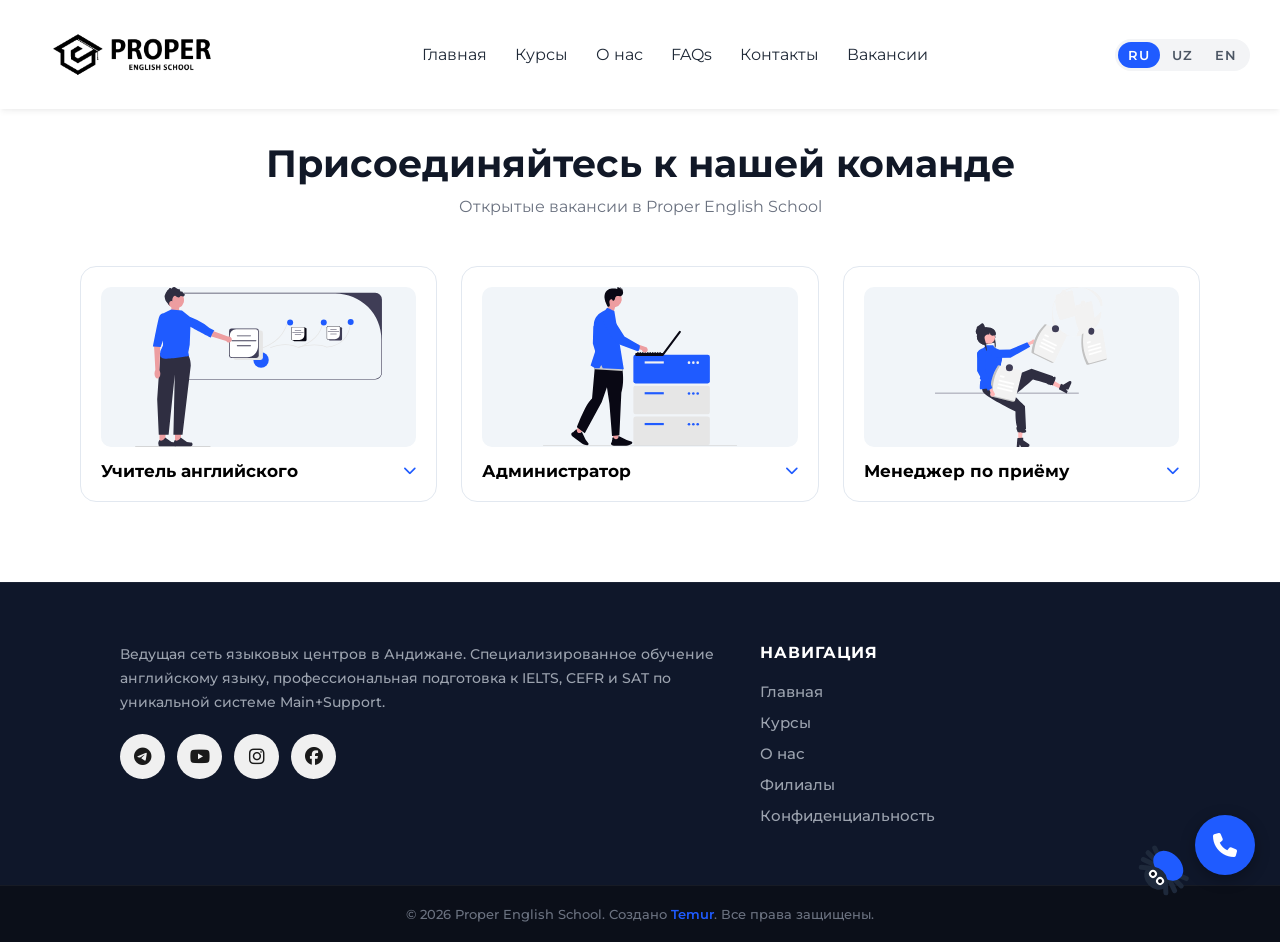
==== commit 3973e679: "conf" ====
--- a/vacancies.html
+++ b/vacancies.html
@@ -136,6 +136,7 @@
                 <li><a href="index.html#courses-tabs-section" data-en="Courses" data-ru="Курсы" data-uz="Kurslar">Courses</a></li>
                 <li><a href="index.html#advantages-section" data-en="Why Us" data-ru="О нас" data-uz="Biz haqimizda">Why Us</a></li>
                 <li><a href="index.html#branches-section" data-en="Branches" data-ru="Филиалы" data-uz="Filiallar">Branches</a></li>
+                <li><a href="privacy.html" data-en="Privacy Policy" data-ru="Конфиденциальность" data-uz="Maxfiylik siyosati">Privacy Policy</a></li>
             </ul>
         </div>
     </div>
--- a/style.css
+++ b/style.css
@@ -75,7 +75,7 @@
     user-select: none;
 }
 .logo-img {
-    height: 100px;
+    height: 85px;
     width: auto;
     mix-blend-mode: multiply;
 }
@@ -1941,7 +1941,7 @@
 .vacancy-card-body p {
     font-family: 'Montserrat', sans-serif;
     font-size: 14px;
-    color: #4b5563;
+    color: #131a29;
     line-height: 1.6;
     margin-bottom: 16px;
 }
@@ -1965,7 +1965,47 @@
     background: #111827a8;
     transform: scale(1.05);
 }
-
+#policy-section {
+    max-width: 800px;
+    margin: 0 auto;
+    padding: 140px 24px 80px;
+}
+
+.policy-title {
+    font-family: 'Montserrat', sans-serif;
+    font-weight: 700;
+    font-size: 34px;
+    color: #111827;
+    margin-bottom: 8px;
+}
+
+.policy-updated {
+    font-family: 'Montserrat', sans-serif;
+    font-size: 14px;
+    color: #9ca3af;
+    margin-bottom: 40px;
+}
+
+.policy-content h2 {
+    font-family: 'Montserrat', sans-serif;
+    font-weight: 700;
+    font-size: 19px;
+    color: #111827;
+    margin-top: 32px;
+    margin-bottom: 10px;
+}
+
+.policy-content p {
+    font-family: 'Montserrat', sans-serif;
+    font-size: 15px;
+    color: #4b5563;
+    line-height: 1.7;
+    margin-bottom: 10px;
+}
+
+.policy-content .vacancy-apply-btn {
+    margin-top: 10px;
+}
 @media (max-width: 768px) {
     #vacancies-section {
         padding: 110px 20px 50px;
@@ -1977,501 +2017,8 @@
         font-size: 28px;
     }
 }
- /* @media (max-width: 1024px) {
-    .courses-grid {
-        grid-template-columns: 1fr 1fr;
-    }
-    .lang-grid {
-        grid-template-columns: repeat(2, 1fr);
-    }
-    #hero-section {
-        margin-top: 80px;
-        padding: 30px;
-    }
-    .site-header {
-        padding: 12px 20px !important;
-        gap: 15px !important;
-    }
-
-    .logo {
-        font-size: 20px !important;
-        letter-spacing: 0.5px !important;
-    }
-
-    .nav-menu {
-        display: flex !important;
-        flex-direction: row !important;
-        gap: 10px !important;
-        margin-left: auto !important;
-        margin-right: 15px !important;
-    }
-
-    .nav-menu a {
-        font-size: 14px !important;
-        padding: 6px 10px !important;
-        white-space: nowrap !important;
-    }
-
-    .lang-toggle {
-        display: flex !important;
-        gap: 2px !important;
-        flex-shrink: 0 !important;
-    }
-    .tabs-nav {
-    grid-template-columns: repeat(2, 1fr);
-}
-}
-@media (max-width:768px) {
-     html {
-        scroll-behavior: smooth;
-        overflow-x: hidden;
-        scroll-padding-top: 120px;
-    }
-     .site-header {
-    display: flex !important;
-    flex-wrap: wrap !important;
-    position: fixed !important;
-    top: 0 !important;
-    left: 0 !important;
-    right: 0 !important;
-    width: 100% !important;
-    max-width: 100vw !important;
-    z-index: 100 !important;
-    background-color: rgba(255, 255, 255, 0.98) !important;
-    backdrop-filter: blur(10px) !important;
-    -webkit-backdrop-filter: blur(10px) !important;
-    padding: 12px 15px !important;
-    box-shadow: 0 4px 6px -1px rgba(0, 0, 0, 0.05) !important;
-    align-items: center !important;
-    justify-content: space-between !important;
-    box-sizing: border-box !important;
-}
-
-.nav-menu {
-    display: none !important;
-    flex-direction: column !important;
-    width: 100% !important;
-    max-width: 100% !important;
-    flex-basis: 100% !important;
-    gap: 8px !important;
-    padding: 0 !important;
-    align-items: center !important;
-    justify-content: center !important;
-    background-color: transparent !important;
-    position: static !important; 
-    top: auto !important;
-    right: auto !important;
-    left: auto !important;
-    bottom: auto !important;
-    transform: none !important;
-    box-sizing: border-box !important;
-}
-
-.nav-menu.open {
-    display: flex !important;
-    padding: 20px 0 10px 0 !important; 
-}
-
-.nav-menu a {
-    font-size: 16px !important;
-    padding: 12px 20px !important;
-    width: 100% !important;
-    text-align: center !important; 
-    border-radius: 8px !important;
-    color: #1f2937 !important;
-    text-decoration: none !important;
-    font-family: 'Montserrat', sans-serif !important;
-    font-weight: 600 !important;
-    box-sizing: border-box !important;
-    transition: all 0.2s ease !important;
-    display: block !important;
-}
-
-.nav-menu a:hover {
-    background-color: rgba(31, 91, 255, 0.05) !important; 
-    color: #1F5BFF !important;
-}
-.nav-menu a.nav-cta {
-    display: block !important;
-    margin-top: 6px !important;
-    background-color: #1F5BFF !important;
-    color: #ffffff !important;
-    font-weight: 700 !important;
-    box-shadow: 0 4px 12px rgba(31, 91, 255, 0.25) !important;
-}
-
-.nav-menu a.nav-cta:hover {
-    background-color: #003BE3 !important;
-    color: #ffffff !important;
-}
-    .logo {
-        font-size: 19px;
-        letter-spacing: 0.5px;
-        font-weight: 700;
-        text-decoration: none;
-        display: flex;
-        align-items: center;
-        flex-shrink: 1;
-        min-width: 0;
-        margin-right: auto;
-    }
-
-    .lang-toggle {
-        margin-right: 15px;
-        flex-shrink: 0;
-    }
-
-    .hamburger {
-        display: flex;
-        background: none;
-        border: none;
-        font-size: 24px;
-        color: #1f2937;
-        cursor: pointer;
-        padding: 4px;
-        flex-shrink: 0;
-    }
-
-    
-    #hero-section {
-        display: grid;
-        grid-template-rows: 1fr;
-        grid-template-columns: 1fr;
-        background-color: white;
-        margin-top: 85px;
-    }
-    .hero-info {
-        display: flex;
-        width: 100%;
-        align-items: center;
-        text-align: center;
-        justify-content: center;
-        flex-direction: column;
-        font-family: 'Montserrat', sans-serif;
-        font-size: 15px;
-    }
-
-    .hero-image img {
-        height: 300px;
-        clip-path: polygon(0% 10%, 100% 0%, 100% 100%, 0% 100%); 
-    }
-    #app-section {
-        grid-template-columns: 1fr;
-        padding: 50px 20px;
-        text-align: center;
-        gap: 30px;
-    }
-
-    .app-media {
-        order: -1;
-    }
-
-    .app-phone-img {
-        width: 260px;
-    }
-
-    .app-desc {
-        max-width: 100%;
-    }
-
-    .app-store-badges {
-        justify-content: center;
-    }
-    .stats-grid {
-        grid-template-columns: 1fr;
-        gap: 15px;
-    }
-
-    .stat-number {
-        font-size: 40px;
-    }
-
-    .courses-grid {
-        display: grid;
-        grid-template-rows: auto;
-        grid-template-columns: 1fr;
-        gap: 35px;
-        padding: 30px;
-    }
-
-    .advantages-grid {
-        display: grid;
-        grid-template-columns: 1fr;
-        grid-template-rows: 1fr;
-        gap: 30px;
-        padding: 20px;
-    }
-
-    .footer-main {
-        grid-template-columns: 1fr;
-        padding: 30px 15px;
-        gap: 20px;
-        max-width: 100%;
-    }
-
-    .footer-bottom {
-        padding: 15px 20px;
-        font-size: 12px;
-        white-space: normal;
-        word-break: break-word;
-        color: #6b7280; 
-    }
-
-    .course-card {
-        width: 100%; 
-        max-width: 100%;
-        box-sizing: border-box;
-    }
-
-    .adv-card {
-        width: 100%;
-        max-width: 100%;
-        margin-top: 10px;
-        box-sizing: border-box;
-    }
-
-    .course-desc {
-        font-size: 15px;
-        margin: 5px;
-        font-family: sans-serif;
-        font-weight: 300;
-    }
-
-    .course-price {
-        font-size: 20px;
-        font-family: sans-serif;
-        font-weight: 400;
-        margin: 5px;
-    }
-
-    #hero-section, #courses-tabs-section, #advantages-section, #stats-section, #site-footer {
-        padding: 30px 15px; 
-    }
-
-    .logo img {
-        height: 30px;
-        width: auto; 
-        border-radius: 50%;
-    }
-
-    .hero-btn {
-        margin-top: -10px;
-    }
-
-    .lang-grid {
-        display: grid;
-        grid-template-columns: repeat(2, 1fr);
-        gap: 25px;
-    }
-
-    .branches-grid {
-        grid-template-columns: 1fr;
-    }
-
-    .lang-toggle {
-        order: 0;
-        margin: 0;
-        align-self: center;
-        justify-self: center;
-    }
-
-    .lang-btn {
-        font-size: 10px;
-        padding: 3px 6px;
-    }
-
-    .reviews-grid {
-        grid-template-columns: 1fr;
-    }
-
-    .nav-menu.open {
-        display: flex;
-        grid-column: 1 / -1;
-    }
-
-    .section-title, .advantages-title, .reviews-title, #languages-section h2, .branches-section h2 {
-        font-size: 32px;
-        letter-spacing: 1px;
-        margin: 20px 0;
-        line-height: 1.2;
-        word-break: normal;
-        overflow-wrap: normal;
-    }
-
-    .lang-card, 
-    .course-card, 
-    .review-card, 
-    .branch-card {
-        overflow: hidden;
-        word-break: break-word;
-        overflow-wrap: break-word;
-    }
-
-    .lang-card p,
-    .course-desc,
-    .review-text {
-        white-space: normal;
-        letter-spacing: 0px;
-    }
-
-    .lang-card h3 {
-        font-family: 'Montserrat', sans-serif;
-        font-size: 13px;
-        font-weight: 600;
-        color: #1a1a1a;
-        width: 100%;
-        word-break: break-word;
-    }
-
-    #cta-section {
-        text-align: center;
-        padding: 60px 20px;
-    }
-
-    .cta-content {
-        justify-content: center;
-    }
-
-    .cta-form {
-        justify-content: center;
-    }
-
-    .cta-form input, .custom-select {
-        width: 100%;
-    }
-
-    .cta-btn {
-        width: 100%;
-    }
-
-    .qa-graphic-container {
-        margin-top: 40px;
-        margin-right: 0;
-    }
-
-    #faq-section {
-        padding: 44px 16px;
-    }
-
-    .faq-title {
-        font-size: 1.5rem;
-        margin-bottom: 24px;
-    }
-
-    .faq-question {
-        font-size: 0.88rem;
-        padding: 16px;
-    }
-
-    .faq-answer {
-        padding: 0 16px;
-    }
-
-    .faq-item.open .faq-answer {
-        padding: 0 16px 18px;
-    }
-
-    .faq-answer p {
-        font-size: 0.88rem;
-    }
-    
-
-.branch-single-card {
-    display: flex;
-    flex-direction: column;
-    width: 100%;
-    max-width: 100%;
-    background-color: #ffffff;
-    border: 1px solid #e5e7eb;
-    border-radius: 16px;
-    box-sizing: border-box;
-    overflow: hidden;
-}
-
-.branch-info-content {
-    padding: 30px 24px;
-    display: flex;
-    flex-direction: column;
-    gap: 20px;
-    width: 100%;
-    box-sizing: border-box;
-}
-
-.branch-info-content h3 {
-    font-family: 'Montserrat', sans-serif;
-    font-size: 24px;
-    font-weight: 700;
-    color: #111827;
-    margin: 0;
-}
-
-.branch-address, .branch-hours {
-    font-family: 'Montserrat', sans-serif;
-    font-size: 15px;
-    font-weight: 500;
-    color: #4b5563;
-    line-height: 1.5;
-    display: flex;
-    align-items: flex-start;
-    gap: 12px;
-    margin: 0;
-}
-
-.branch-address i, .branch-hours i {
-    color: #1F5BFF;
-    font-size: 16px;
-    margin-top: 3px;
-    flex-shrink: 0;
-}
-
-.branch-map-btn {
-    width: 100%;
-    display: flex;
-    align-items: center;
-    justify-content: center;
-    background-color: #111827;
-    color: #ffffff;
-    padding: 16px 20px;
-    font-family: 'Montserrat', sans-serif;
-    font-weight: 600;
-    font-size: 16px;
-    border-radius: 8px;
-    text-decoration: none;
-    box-sizing: border-box;
-    margin-top: 10px;
-    transition: all 0.3s ease;
-}
-
-.branch-map-btn:hover {
-    background-color: #003BE3;
-    transform: translateY(-2px);
-}
-
-.branch-design-element {
-    display: none;
-}
-
-.glass-circle {
-    display: none;
-}
-.branch-photo { min-height: 240px; }
-.tabs-nav {
-    grid-template-columns: 1fr;
-    gap: 10px;
-}
-
-.tab-nav-item {
-    padding: 14px;
-} 
-.footer-spider {
-    left: 10px;
-    bottom: 10px;
-    transform: scale(0.85);
-    transform-origin: bottom left;
-}
-}  */
   
-@media (max-width: 1200px) {
+@media (max-width: 1024px) {
     :root { --header-h: 60px; }
 
     .site-header {
@@ -2486,7 +2033,7 @@
     }
 
     .logo { margin-right: auto; }
-    .logo .logo-img { height: 44px; }
+    .logo .logo-img { height: 80px; }
 
     .lang-toggle { order: 0; }
 
@@ -2577,7 +2124,7 @@
 
 @media (max-width: 768px) {
     .site-header { padding: 8px 14px; }
-    .logo .logo-img { height: 40px; }
+    .logo .logo-img { height: 70px; }
     .lang-btn { font-size: 11px; padding: 5px 8px; }
 
     
